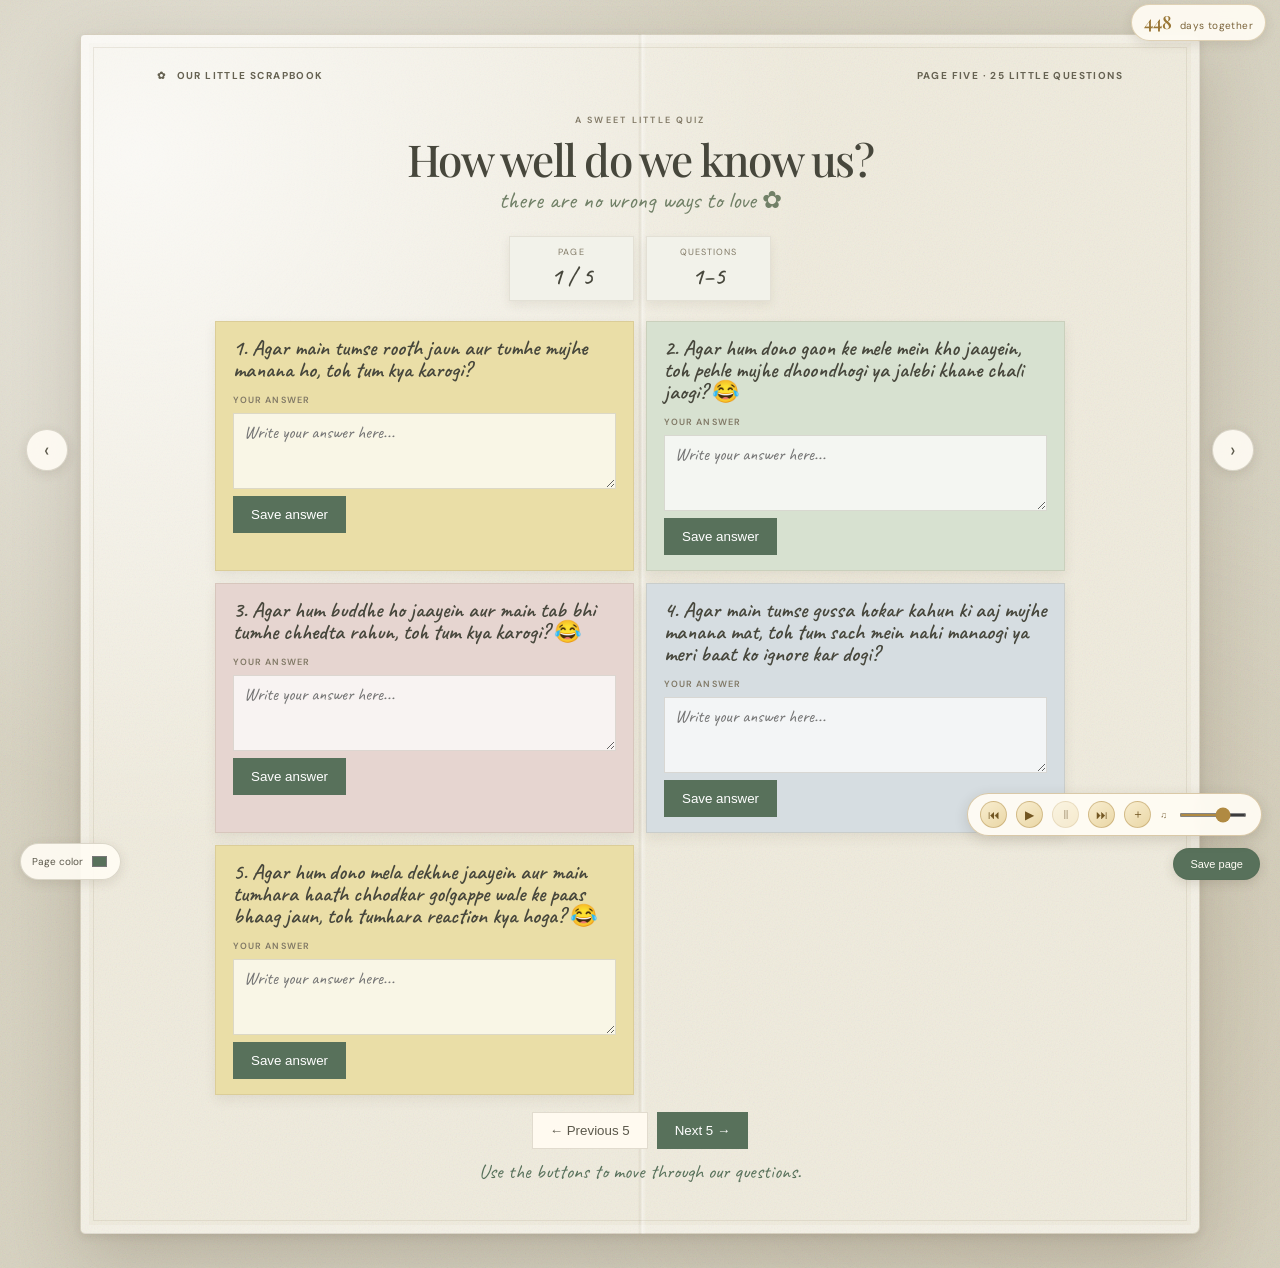
==== fifth.html @ e194f118 "Add files via upload" ====
<!doctype html>
<html lang="en">
  <head>
    <meta charset="UTF-8" />
    <meta name="viewport" content="width=device-width, initial-scale=1.0" />
    <meta name="theme-color" content="#e9dfcc" />
    <title>How well do we know us?</title>
    <link rel="preconnect" href="https://fonts.googleapis.com" />
    <link rel="preconnect" href="https://fonts.gstatic.com" crossorigin />
    <link href="https://fonts.googleapis.com/css2?family=Caveat:wght@400;500;600;700&family=DM+Sans:wght@400;500;600;700&family=Playfair+Display:wght@500;600&display=swap" rel="stylesheet" />
    <link rel="stylesheet" href="features.css" />
    <style>
      :root { color-scheme: light; font-family: "DM Sans",sans-serif; color: #36362f; --theme-color: #58715b; --desk: color-mix(in srgb,var(--theme-color) 12%,#e8dfce); --paper: color-mix(in srgb,var(--theme-color) 5%,#f7f1e4); --script: "Caveat",cursive; background: var(--desk); }
      * { box-sizing: border-box; }
      body { min-width: 320px; min-height: 100vh; margin: 0; }
      .desk { min-height: 100vh; display: grid; place-items: center; padding: 34px clamp(14px,4vw,56px); background: var(--desk); background-image: radial-gradient(ellipse at 18% 22%,rgba(255,255,255,.47),transparent 38%),radial-gradient(ellipse at 84% 78%,rgba(172,151,111,.14),transparent 38%),url("data:image/svg+xml,%3Csvg viewBox='0 0 180 180' xmlns='http://www.w3.org/2000/svg'%3E%3Cfilter id='n'%3E%3CfeTurbulence type='fractalNoise' baseFrequency='.82' numOctaves='3' stitchTiles='stitch'/%3E%3C/filter%3E%3Crect width='100%25' height='100%25' filter='url(%23n)' opacity='.15'/%3E%3C/svg%3E"); background-size: auto,auto,190px 190px; }
      .book { position: relative; width: min(1120px,100%); min-height: min(740px,calc(100vh - 68px)); padding: 34px clamp(24px,6vw,76px) 48px; border: 1px solid rgba(112,95,64,.19); border-radius: 5px 8px 7px 5px; background-color: var(--paper); background-image: linear-gradient(90deg,transparent 49.8%,rgba(126,111,81,.1) 50%,rgba(255,255,255,.38) 50.2%,transparent 50.55%),radial-gradient(ellipse at 5% 10%,rgba(255,255,255,.7),transparent 45%),url("data:image/svg+xml,%3Csvg viewBox='0 0 180 180' xmlns='http://www.w3.org/2000/svg'%3E%3Cfilter id='p'%3E%3CfeTurbulence type='fractalNoise' baseFrequency='.7' numOctaves='3' stitchTiles='stitch'/%3E%3C/filter%3E%3Crect width='100%25' height='100%25' filter='url(%23p)' opacity='.10'/%3E%3C/svg%3E"); background-size: 100% 100%,auto,170px 170px; box-shadow: 0 25px 70px rgba(63,49,28,.2),0 3px 8px rgba(66,52,33,.1),inset 0 0 0 8px rgba(255,255,255,.21); }
      .book::before { position: absolute; inset: 12px; border: 1px solid rgba(130,113,81,.13); content: ""; pointer-events: none; }
      .topline { position: relative; z-index: 1; display: flex; justify-content: space-between; color: #666252; font-size: 10px; font-weight: 700; letter-spacing: .14em; text-transform: uppercase; }
      .topline a { color: inherit; text-decoration: none; }
      .intro { position: relative; z-index: 1; margin: 32px auto 21px; text-align: center; }
      .eyebrow { color: #817966; font-size: 9px; font-weight: 600; letter-spacing: .25em; text-transform: uppercase; }
      h1 { margin: 9px 0 2px; color: #47473c; font: 500 clamp(29px,4vw,44px)/1.1 "Playfair Display",Georgia,serif; letter-spacing: -.04em; }
      .subtitle { color: #718067; font: 24px var(--script); }
      .scoreboard { position: relative; z-index: 1; display: flex; justify-content: center; gap: 12px; margin: 17px auto 20px; }
      .score { min-width: 125px; padding: 9px 14px; border: 1px solid rgba(116,94,58,.12); background: color-mix(in srgb,var(--theme-color) 8%,#fffdf6); text-align: center; box-shadow: 0 4px 10px rgba(62,49,30,.08); }
      .score span { display: block; color: #817966; font-size: 9px; letter-spacing: .12em; text-transform: uppercase; }
      .score strong { display: block; margin-top: 3px; color: #47473c; font: 600 24px var(--script); }
      .quiz { position: relative; z-index: 1; display: grid; grid-template-columns: repeat(2,minmax(0,1fr)); gap: 12px; max-width: 850px; margin: 0 auto; }
      .question { min-width: 0; padding: 15px 17px; border: 1px solid rgba(116,94,58,.13); background: color-mix(in srgb,var(--theme-color) 9%,#f8e9ae); box-shadow: 0 5px 12px rgba(62,49,30,.08); }
      .question:nth-child(4n + 2) { background: color-mix(in srgb,var(--theme-color) 9%,#e4ecdc); }
      .question:nth-child(4n + 3) { background: color-mix(in srgb,var(--theme-color) 9%,#f4dfdc); }
      .question:nth-child(4n + 4) { background: color-mix(in srgb,var(--theme-color) 9%,#e2e8ee); }
      .question h2 { margin: 0 0 9px; color: #47473c; font: 600 22px/1 var(--script); }
      .answer-box { display: grid; gap: 7px; margin-top: 13px; }
      .answer-box label { color: #817966; font-size: 9px; font-weight: 600; letter-spacing: .12em; text-transform: uppercase; }
      .answer-box textarea { width: 100%; min-height: 76px; resize: vertical; padding: 9px 10px; border: 1px solid rgba(105,94,70,.2); background: rgba(255,255,255,.72); color: #555145; font: 18px/1.1 var(--script); }
      .answer-box textarea:focus { outline: 2px solid color-mix(in srgb,var(--theme-color) 42%,transparent); }
      .answer-actions { display: flex; align-items: center; gap: 9px; }
      .answer-status { min-height: 18px; color: #58715b; font: 16px var(--script); }
      .answer { display: flex; align-items: flex-start; gap: 8px; margin: 6px 0; color: #555145; font: 18px/1.05 var(--script); cursor: pointer; }
      .answer input { flex: 0 0 auto; margin-top: 3px; accent-color: var(--theme-color); }
      .question.correct { outline: 2px solid rgba(74,128,81,.45); }
      .question.incorrect { outline: 2px solid rgba(173,88,77,.4); }
      .game-actions { position: relative; z-index: 1; display: flex; justify-content: center; gap: 9px; margin: 17px auto 0; }
      .button { padding: 10px 17px; border: 1px solid rgba(105,94,70,.2); background: #fffaf0; color: #5b584b; cursor: pointer; }
      .button.primary { border-color: var(--theme-color); background: var(--theme-color); color: white; }
      .message { min-height: 26px; margin-top: 10px; color: #58715b; font: 20px var(--script); text-align: center; }
      .page-nav { position: fixed; top: 50%; z-index: 5; display: grid; width: 42px; height: 42px; transform: translateY(-50%); place-items: center; border: 1px solid rgba(105,94,70,.23); border-radius: 50%; background: rgba(255,252,244,.9); color: #5b584b; box-shadow: 0 3px 12px rgba(64,51,30,.12); font-size: 20px; text-decoration: none; }
      .page-nav.previous { left: max(8px,calc((100% - 1120px)/2 - 54px)); }
      .page-nav.next { right: max(8px,calc((100% - 1120px)/2 - 54px)); }
      .theme-control { position: fixed; bottom: 20px; left: 20px; z-index: 10; display: flex; align-items: center; gap: 7px; padding: 8px 11px; border: 1px solid rgba(105,94,70,.23); border-radius: 20px; background: rgba(255,252,244,.92); color: #5b584b; box-shadow: 0 3px 12px rgba(64,51,30,.12); font-size: 10px; cursor: pointer; }
      .theme-control input { width: 19px; height: 19px; padding: 0; border: 0; border-radius: 50%; background: transparent; cursor: pointer; }
      .save-button { position: fixed; right: 20px; bottom: 20px; z-index: 10; padding: 9px 16px; border: 1px solid rgba(79,102,79,.3); border-radius: 20px; background: var(--theme-color); color: #fffdf6; box-shadow: 0 3px 12px rgba(64,51,30,.16); font-size: 11px; cursor: pointer; }
      .save-status { position: fixed; right: 112px; bottom: 29px; z-index: 10; color: #5b584b; font-size: 10px; }
      @media(max-width:680px) { .desk { min-height: 100svh; padding: 12px; } .book { min-height: calc(100svh - 24px); padding: 26px 20px 46px; } .quiz { grid-template-columns: 1fr; gap: 9px; } .question { padding: 12px 14px; } .answer { font-size: 17px; } .scoreboard { gap: 6px; } .score { min-width: 100px; padding: 8px; } .page-nav { width: 35px; height: 35px; } .page-nav.previous { left: 3px; } .page-nav.next { right: 3px; } }
    </style>
  </head>
  <body>
    <main class="desk">
      <label class="theme-control">Page color <input type="color" value="#58715b" aria-label="Change website color" /></label>
      <a class="page-nav previous" href="fourth.html" aria-label="Previous page">‹</a>
      <a class="page-nav next" href="sixth.html" aria-label="Next page">›</a>
      <article class="book">
        <header class="topline"><a href="index.html">✿ &nbsp; our little scrapbook</a><span>page five · 25 little questions</span></header>
        <section class="intro">
          <div class="eyebrow">A sweet little quiz</div>
          <h1>How well do we know us?</h1>
          <div class="subtitle">there are no wrong ways to love ✿</div>
        </section>
        <section class="scoreboard" aria-label="Question page">
          <div class="score"><span>Page</span><strong id="page-number">1 / 5</strong></div>
          <div class="score"><span>Questions</span><strong id="question-range">1–5</strong></div>
        </section>
        <form class="quiz" id="quiz"></form>
        <div class="game-actions"><button class="button" id="previous-page" type="button">← Previous 5</button><button class="button primary" id="next-page" type="button">Next 5 →</button></div>
        <div class="message" id="message" aria-live="polite">Use the buttons to move through our questions.</div>
      </article>
    </main>
    <span class="save-status" id="save-status" role="status"></span>
    <button class="save-button" id="save-page" type="button">Save page</button>
    <script>
      const themePicker = document.querySelector(".theme-control input");
      themePicker.value = localStorage.getItem("scrapbook-theme") || "#58715b";
      document.documentElement.style.setProperty("--theme-color", themePicker.value);
      themePicker.addEventListener("input", (event) => {
        localStorage.setItem("scrapbook-theme", event.target.value);
        document.documentElement.style.setProperty("--theme-color", event.target.value);
      });

      const ANSWERS_KEY = "scrapbook-game-quiz-answers";
      const PAGE_KEY = "scrapbook-game-quiz-page";
      let savedAnswers = {};
      try {
        savedAnswers = JSON.parse(localStorage.getItem(ANSWERS_KEY) || "{}");
        if (!savedAnswers || typeof savedAnswers !== "object" || Array.isArray(savedAnswers)) savedAnswers = {};
      } catch (error) {
        console.error("Could not read saved question answers.", error);
      }

      const questions = [
        "Agar main tumse rooth jaun aur tumhe mujhe manana ho, toh tum kya karogi?",
        "Agar hum dono gaon ke mele mein kho jaayein, toh pehle mujhe dhoondhogi ya jalebi khane chali jaogi? 😂",
        "Agar hum buddhe ho jaayein aur main tab bhi tumhe chhedta rahun, toh tum kya karogi? 😂",
        "Agar main tumse gussa hokar kahun ki aaj mujhe manana mat, toh tum sach mein nahi manaogi ya meri baat ko ignore kar dogi?",
        "Agar hum dono mela dekhne jaayein aur main tumhara haath chhodkar golgappe wale ke paas bhaag jaun, toh tumhara reaction kya hoga? 😂",
        "Agar main neend mein tumhara naam lene ke bajaye jalebi maangne lagun, toh tum kya karogi?",
        "Agar tumhe pata chale ki main chupke se tumhari banayi hui roti ke bajaye achar kha kar pet bhar leta hoon, toh kya saza dogi? 😂",
        "Agar main tumhare saamne romantic banne ki koshish karun aur beech mein mujhe chheenk aa jaaye, toh mera romance khatam ya jaari rahega?",
        "Agar hum dono mein jhagda ho aur galti meri ho, lekin main sorry bolne ke bajaye tumhare liye samosa le aaun, toh maaf karogi?",
        "Agar main tumhari saari choodiyan pehen kar tumhare saamne aa jaun, toh tum hasogi ya mujhe ghar se bahar nikaal dogi? 😂",
        "Agar main kahun ki aaj se ghar ke saare kaam main karunga, lekin agle din jhaadu lagate-lagate so jaun, toh kya karogi?",
        "Agar hum khet ke paas ghoomne jaayein aur koi bakri tumhare dupatte ko khaane lage, toh pehle dupatta bachaogi ya mujhe bulaogi? 😂",
        "Agar main kahun ki tumhare bina mera dil nahi lagta, aur tum kaho ki toh phir mere paas hi baitho, toh kya main apna saara kaam chhod dunga? 😂",
        "Agar main tumhare saath chhupam-chhupai khelun aur tum mujhe dhoondh hi na pao, toh tum mujhe dhoondhna jaari rakhogi ya ghar chali jaogi?",
        "Agar tum mujhe bazaar bhejo ek cheez laane aur main paanch cheezein lekar aa jaun, lekin wahi ek cheez bhool jaun, toh kya karogi?",
        "Agar main kahun ki aaj tum jo banaogi wahi khaunga, aur tum jaanbujhkar bahut teekhi sabzi bana do, toh kya main pyaar ke liye kha lunga? 😂",
        "Agar main tumse poochhun ki main zyada cute hoon ya bandar, toh sach bataogi ya hamara rishta bachane ke liye jhooth bol dogi?",
        "Agar hum dono baarish mein bheeg rahe hon aur main achanak tumhare saamne dance karne lagun, toh tum mere saath nachogi ya mujhe pagal samjhogi?",
        "Agar main tumhe ek din ke liye apna saara khana khila doon aur khud bhookha reh jaun, toh tum mujhe apna khana dogi ya saara khud kha jaogi? 😂",
        "Agar main tumhari saheliyon ke saamne tumhari tareef karte-karte tumhare bachpan ke saare raaz khol doon, toh tum mujhe baad mein kya saza dogi?",
        "Agar hum budhape mein baithkar jhagda karein ki pehle kisne propose kiya tha, toh faisla kaun karega? 😂",
        "Agar main tumhare saamne romantic banne ki koshish karun aur tumhe hansi aa jaaye, toh kya tum mujhe phir se romance karne ka mauka dogi?",
        "Agar main kahun ki aaj tum meri rani ho aur main tumhara naukar, toh sabse pehla kaam kya karwaogi?",
        "Agar main tumhe chocolate doon aur tum kaho ki mujhe chocolate nahi chahiye, toh kya main khud kha sakta hoon? 😂",
        "Agar budhape mein meri yaadasht chali jaaye aur main tumse dobara poochhun ki kya tum mujhse shaadi karogi, toh tum mujhe dobara haan bologi ya pehle meri harkaton ki list sunaogi? 😂❤️",
      ];
      const quiz = document.querySelector("#quiz");
      const pageCount = Math.ceil(questions.length / 5);
      const savedPage = Number(localStorage.getItem(PAGE_KEY));
      let currentPage = Number.isInteger(savedPage) && savedPage >= 0 && savedPage < pageCount ? savedPage : 0;

      function savePage() {
        const start = currentPage * 5;
        quiz.querySelectorAll("textarea").forEach((textarea, index) => {
          savedAnswers[start + index] = textarea.value;
        });
        try {
          localStorage.setItem(ANSWERS_KEY, JSON.stringify(savedAnswers));
          localStorage.setItem(PAGE_KEY, String(currentPage));
          quiz.querySelectorAll(".answer-status").forEach((status) => { status.textContent = "Saved"; });
          document.querySelector("#save-status").textContent = "Saved";
        } catch (error) {
          console.error("Could not save quiz answers.", error);
          document.querySelector("#save-status").textContent = "Save failed — check browser storage";
        }
      }

      function renderQuiz() {
        quiz.replaceChildren();
        const start = currentPage * 5;
        const pageQuestions = questions.slice(start, start + 5);
        pageQuestions.forEach((question, index) => {
          const card = document.createElement("section");
          card.className = "question";
          const heading = document.createElement("h2");
          heading.textContent = `${start + index + 1}. ${question}`;
          const questionIndex = start + index;
          const answerBox = document.createElement("div");
          answerBox.className = "answer-box";
          const label = document.createElement("label");
          label.htmlFor = `answer-${questionIndex}`;
          label.textContent = "Your answer";
          const textarea = document.createElement("textarea");
          textarea.id = `answer-${questionIndex}`;
          textarea.maxLength = 2000;
          textarea.placeholder = "Write your answer here...";
          textarea.value = typeof savedAnswers[questionIndex] === "string" ? savedAnswers[questionIndex] : "";
          const actions = document.createElement("div");
          actions.className = "answer-actions";
          const saveButton = document.createElement("button");
          saveButton.type = "button";
          saveButton.className = "button primary";
          saveButton.textContent = "Save answer";
          const status = document.createElement("span");
          status.className = "answer-status";
          status.setAttribute("role", "status");
          saveButton.addEventListener("click", () => {
            savedAnswers[questionIndex] = textarea.value;
            try {
              localStorage.setItem(ANSWERS_KEY, JSON.stringify(savedAnswers));
              status.textContent = "Answer saved";
            } catch (error) {
              console.error("Could not save this question answer.", error);
              status.textContent = "Could not save. Please try again.";
            }
          });
          actions.append(saveButton, status);
          answerBox.append(label, textarea, actions);
          card.append(heading, answerBox);
          quiz.append(card);
        });
        const end = start + pageQuestions.length;
        document.querySelector("#page-number").textContent = `${currentPage + 1} / ${pageCount}`;
        document.querySelector("#question-range").textContent = `${start + 1}–${end}`;
        document.querySelector("#previous-page").disabled = currentPage === 0;
        document.querySelector("#next-page").textContent = currentPage === pageCount - 1 ? "Start over ↺" : "Next 5 →";
      }

      renderQuiz();
      document.querySelector("#previous-page").addEventListener("click", () => {
        if (currentPage > 0) {
          currentPage -= 1;
          renderQuiz();
        }
      });
      document.querySelector("#next-page").addEventListener("click", () => {
        currentPage = currentPage === pageCount - 1 ? 0 : currentPage + 1;
        renderQuiz();
      });
      document.querySelector("#save-page").addEventListener("click", savePage);
    </script>
    <script src="features.js"></script>
  </body>
</html>
---- features.css ----
.love-day-counter {
  position: fixed;
  top: 4px;
  right: 14px;
  z-index: 105;
  display: flex;
  align-items: baseline;
  gap: 7px;
  padding: 8px 12px;
  border: 1px solid rgba(166, 132, 65, .34);
  border-radius: 22px;
  background: rgba(255, 252, 244, .92);
  color: #796238;
  box-shadow: 0 3px 12px rgba(64, 51, 30, .12);
  font-size: 10px;
  letter-spacing: .04em;
  pointer-events: none;
  backdrop-filter: blur(8px);
}

.love-day-counter strong {
  color: #9a7736;
  font: 600 18px/1 "Playfair Display", Georgia, serif;
}

.love-music-player {
  position: fixed;
  right: 18px;
  bottom: 64px;
  z-index: 110;
  display: flex;
  align-items: center;
  gap: 9px;
  min-height: 42px;
  padding: 7px 12px;
  border: 1px solid rgba(166, 132, 65, .42);
  border-radius: 24px;
  background: rgba(255, 252, 244, .94);
  color: #796238;
  box-shadow: 0 4px 14px rgba(64, 51, 30, .16);
  backdrop-filter: blur(9px);
}

.love-music-player button {
  display: grid;
  width: 27px;
  height: 27px;
  place-items: center;
  padding: 0;
  border: 1px solid rgba(166, 132, 65, .42);
  border-radius: 50%;
  background: linear-gradient(145deg, #f8edcf, #ead7a6);
  color: #725622;
  font-size: 12px;
  cursor: pointer;
}

.love-music-player button:hover { filter: brightness(1.05); }
.love-music-player button:disabled { cursor: default; opacity: .48; }
.love-music-player button:focus-visible,
.love-music-player input:focus-visible,
.love-letter-close:focus-visible { outline: 2px solid #a17b36; outline-offset: 3px; }

.love-day-counter[hidden],
.love-music-player[hidden] { display: none; }

.love-music-file-picker { display: none; }

.love-page-frame {
  position: fixed;
  inset: 0;
  z-index: 90;
  width: 100vw;
  height: 100vh;
  height: 100dvh;
  border: 0;
  background: #e8dfce;
}

.love-music-player label {
  color: #806b43;
  font-size: 9px;
  letter-spacing: .1em;
  text-transform: uppercase;
}

.love-music-player input[type="range"] {
  width: 68px;
  height: 4px;
  accent-color: #b08a42;
  cursor: pointer;
}

.love-music-status {
  position: absolute;
  right: 0;
  bottom: calc(100% + 7px);
  width: max-content;
  max-width: min(250px, calc(100vw - 32px));
  padding: 6px 9px;
  border: 1px solid rgba(166, 132, 65, .28);
  border-radius: 12px;
  background: rgba(255, 252, 244, .96);
  color: #6e5a36;
  font-size: 10px;
  box-shadow: 0 3px 10px rgba(64, 51, 30, .1);
}

.love-confetti {
  position: fixed;
  inset: 0;
  z-index: 79;
  width: 100%;
  height: 100%;
  pointer-events: none;
}

.love-letter-backdrop {
  position: fixed;
  inset: 0;
  z-index: 80;
  display: grid;
  place-items: center;
  padding: 20px;
  background: rgba(48, 42, 34, .32);
  backdrop-filter: blur(7px);
}

.love-letter-backdrop[hidden] { display: none; }

.love-letter {
  position: relative;
  width: min(470px, 100%);
  max-height: min(80vh, 650px);
  overflow: auto;
  padding: clamp(26px, 6vw, 42px);
  border: 1px solid rgba(255, 255, 255, .64);
  border-radius: 22px;
  background: linear-gradient(135deg, rgba(255, 252, 244, .82), rgba(247, 239, 220, .66));
  color: #51493b;
  box-shadow: 0 24px 80px rgba(38, 31, 22, .28), inset 0 1px rgba(255, 255, 255, .7);
  text-align: center;
  backdrop-filter: blur(18px);
  -webkit-backdrop-filter: blur(18px);
  animation: love-letter-arrive 420ms cubic-bezier(.2, .8, .2, 1) both;
}

.love-letter-close {
  position: absolute;
  top: 12px;
  right: 14px;
  display: grid;
  width: 32px;
  height: 32px;
  place-items: center;
  border: 1px solid rgba(121, 98, 56, .2);
  border-radius: 50%;
  background: rgba(255, 255, 255, .58);
  color: #796238;
  font-size: 19px;
  cursor: pointer;
}

.love-letter-icon { margin-bottom: 5px; color: #b08a42; font-size: 23px; }
.love-letter h2 { margin: 0 0 16px; color: #6f5930; font: 500 clamp(29px, 7vw, 38px)/1.1 "Playfair Display", Georgia, serif; }
.love-letter p { margin: 0 0 13px; font: 21px/1.35 "Caveat", cursive; }
.love-letter .love-letter-sign { margin-top: 21px; color: #92733b; font: 24px/1.2 "Caveat", cursive; }

@keyframes love-letter-arrive {
  from { opacity: 0; transform: translateY(12px) scale(.97); }
  to { opacity: 1; transform: translateY(0) scale(1); }
}

@media (max-width: 600px) {
  .love-day-counter { top: 4px; right: 8px; gap: 5px; padding: 7px 9px; font-size: 9px; }
  .love-day-counter strong { font-size: 16px; }
  .love-music-player { right: 10px; bottom: 62px; gap: 6px; padding: 6px 9px; }
  .love-music-player button { width: 25px; height: 25px; }
  .love-music-player input[type="range"] { width: 55px; }
}

@media (prefers-reduced-motion: reduce) {
  .love-letter { animation: none; }
}
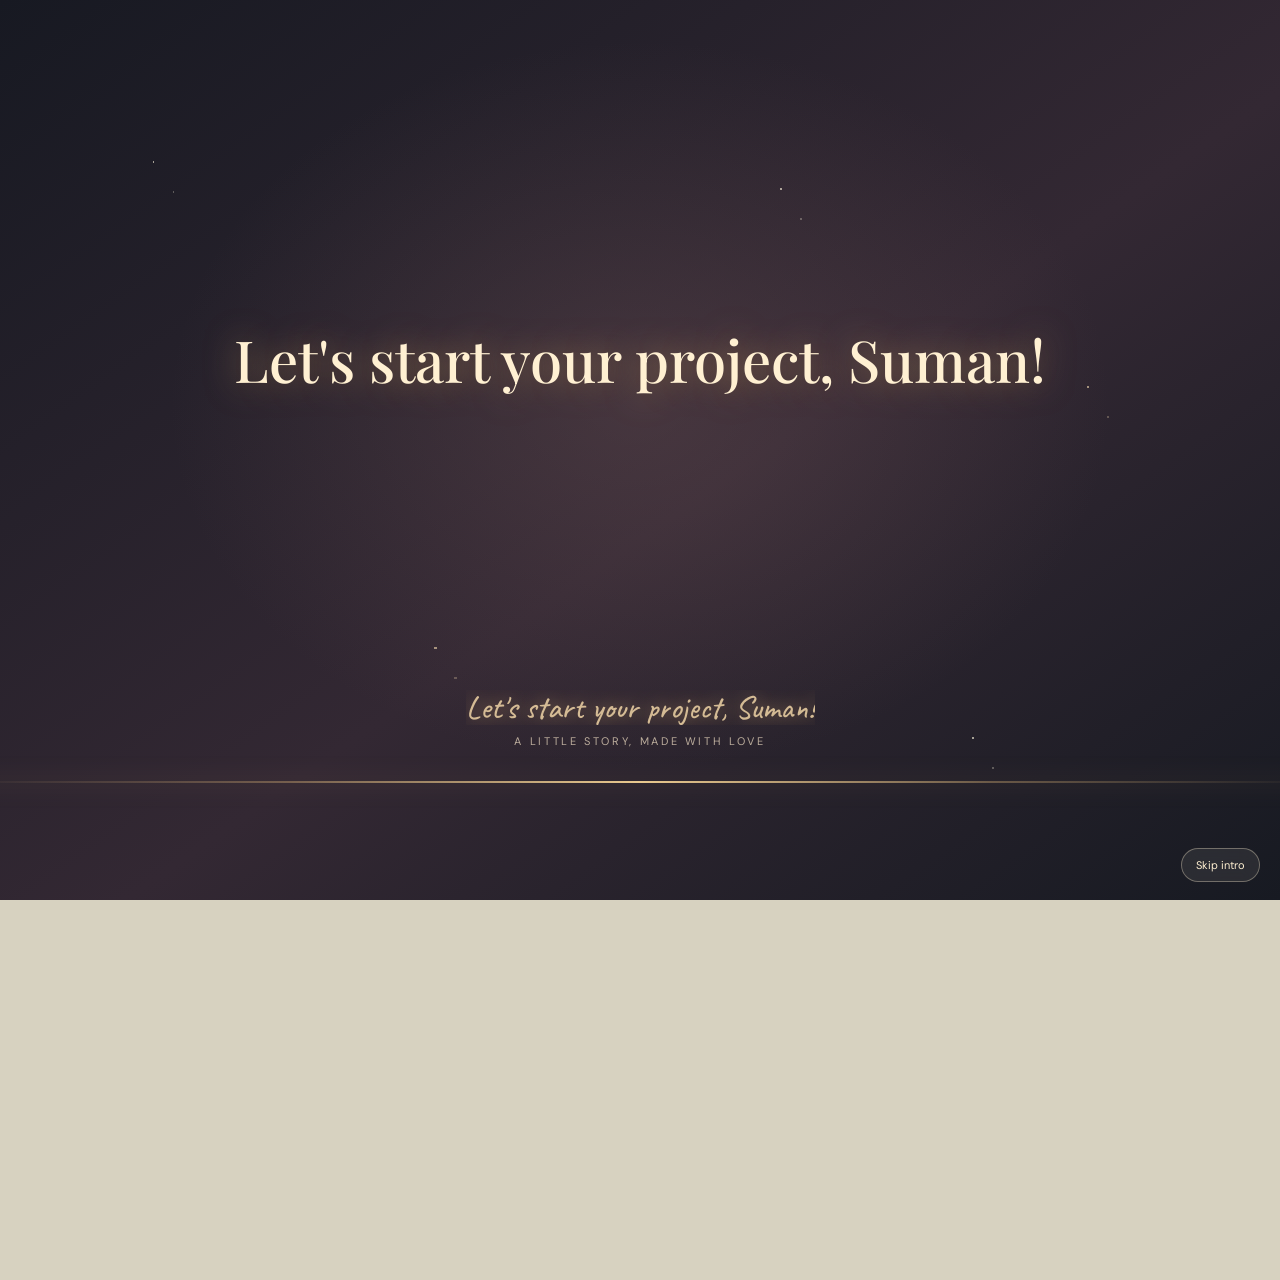
==== commit c5816650: "Fix HTML encoding issues in fifth.html" ====
--- a/fifth.html
+++ b/fifth.html
@@ -212,4 +212,4 @@
     </script>
     <script src="features.js"></script>
   </body>
-</html>+</html>
--- a/features.css
+++ b/features.css
@@ -33,6 +33,10 @@
   gap: 9px;
   min-height: 42px;
   padding: 7px 12px;
+  overflow: auto;
+  resize: both;
+  max-width: calc(100vw - 20px);
+  max-height: calc(100vh - 20px);
   border: 1px solid rgba(166, 132, 65, .42);
   border-radius: 24px;
   background: rgba(255, 252, 244, .94);
@@ -83,6 +87,18 @@
   letter-spacing: .1em;
   text-transform: uppercase;
 }
+
+.love-music-drag-handle {
+  color: #806b43;
+  cursor: grab;
+  font-size: 14px;
+  line-height: 1;
+  touch-action: none;
+  user-select: none;
+}
+
+.love-music-drag-handle:active { cursor: grabbing; }
+.love-music-drag-handle:focus-visible { outline: 2px solid #a17b36; outline-offset: 3px; }
 
 .love-music-player input[type="range"] {
   width: 68px;
@@ -182,3 +198,502 @@
 @media (prefers-reduced-motion: reduce) {
   .love-letter { animation: none; }
 }
+
+.love-customize-toggle {
+  position: fixed;
+  top: 48px;
+  right: 12px;
+  z-index: 125;
+  min-height: 38px;
+  padding: 8px 13px;
+  border: 1px solid rgba(105, 94, 70, .28);
+  border-radius: 22px;
+  background: rgba(255, 252, 244, .96);
+  color: #5b584b;
+  box-shadow: 0 3px 12px rgba(64, 51, 30, .14);
+  font: 600 11px/1 "DM Sans", sans-serif;
+  cursor: pointer;
+  backdrop-filter: blur(8px);
+}
+
+.love-customize-toggle:hover { background: #fffaf0; }
+.love-customize-toggle[hidden] { display: none; }
+.love-customize-toggle:focus-visible,
+.love-customize-panel button:focus-visible,
+.love-customize-panel input:focus-visible,
+.love-customize-panel select:focus-visible {
+  outline: 2px solid #a17b36;
+  outline-offset: 3px;
+}
+
+.love-customize-panel {
+  position: fixed;
+  top: 94px;
+  right: 12px;
+  z-index: 126;
+  width: min(350px, calc(100vw - 24px));
+  max-height: min(76vh, 680px);
+  max-height: min(76dvh, 680px);
+  overflow: auto;
+  padding: 16px;
+  border: 1px solid rgba(105, 94, 70, .24);
+  border-radius: 16px;
+  background: rgba(255, 252, 244, .98);
+  color: #5b584b;
+  box-shadow: 0 12px 35px rgba(54, 43, 26, .2);
+  font: 13px/1.4 "DM Sans", sans-serif;
+  backdrop-filter: blur(12px);
+}
+
+.love-customize-panel[hidden] { display: none; }
+.love-customize-heading { display: flex; align-items: center; justify-content: space-between; gap: 12px; margin-bottom: 4px; }
+.love-customize-heading h2 { margin: 0; color: #47473c; font: 600 24px/1 "Caveat", cursive; }
+.love-customize-close {
+  display: grid;
+  width: 30px;
+  height: 30px;
+  place-items: center;
+  border: 1px solid rgba(105, 94, 70, .2);
+  border-radius: 50%;
+  background: #fffaf0;
+  color: #5b584b;
+  font-size: 19px;
+  cursor: pointer;
+}
+.love-customize-help { margin: 0 0 12px; color: #817966; font-size: 11px; }
+.love-customize-group { display: grid; gap: 9px; padding: 10px 0; border-top: 1px solid rgba(105, 94, 70, .13); }
+.love-customize-group h3 { margin: 0; color: #718067; font-size: 10px; letter-spacing: .12em; text-transform: uppercase; }
+.love-customize-field { display: grid; grid-template-columns: minmax(0, 1fr) auto; align-items: center; gap: 10px; min-height: 32px; }
+.love-customize-field > span { min-width: 0; }
+.love-customize-field input[type="color"] { width: 38px; height: 30px; padding: 2px; border: 1px solid rgba(105, 94, 70, .2); border-radius: 8px; background: #fff; cursor: pointer; }
+.love-customize-field select { width: 138px; max-width: 48vw; padding: 6px 8px; border: 1px solid rgba(105, 94, 70, .2); border-radius: 7px; background: #fff; color: #5b584b; font: inherit; }
+.love-customize-range { display: grid; grid-template-columns: minmax(0, 1fr) auto; align-items: center; gap: 4px 10px; }
+.love-customize-range label { min-width: 0; }
+.love-customize-range output { color: #718067; font-size: 11px; }
+.love-customize-range input { grid-column: 1 / -1; width: 100%; margin: 1px 0; accent-color: #718067; }
+.love-customize-actions { display: flex; justify-content: flex-end; gap: 8px; padding-top: 10px; border-top: 1px solid rgba(105, 94, 70, .13); }
+.love-customize-actions button { min-height: 34px; padding: 7px 11px; border: 1px solid rgba(105, 94, 70, .2); border-radius: 18px; background: #fffaf0; color: #5b584b; font: inherit; cursor: pointer; }
+.love-customize-actions button[type="button"]:last-child { border-color: #58715b; background: #58715b; color: #fffdf6; }
+.love-customize-status { min-height: 16px; margin: 8px 0 0; color: #718067; font-size: 11px; }
+
+body.love-customizing .desk { background-color: var(--custom-desk-color) !important; }
+body.love-customizing .scrapbook,
+body.love-customizing .book { background-color: var(--custom-paper-color) !important; }
+body.love-customizing .canvas-area,
+body.love-customizing #canvas { background-color: var(--custom-canvas-color) !important; }
+body.love-customizing .note,
+body.love-customizing .letter,
+body.love-customizing .adventure,
+body.love-customizing .wish-card { background: var(--custom-note-color) !important; }
+body.love-customizing .photo { background: var(--custom-media-color) !important; }
+body.love-customizing .photo img,
+body.love-customizing .photo video { background-color: var(--custom-media-color) !important; }
+body.love-customizing .photo {
+  border-radius: var(--custom-media-radius, 0);
+}
+body.love-customizing.love-media-sized .photo {
+  width: calc(var(--media-width, 186px) * var(--custom-media-scale, 1)) !important;
+  max-width: calc(100vw - 36px);
+}
+body.love-customizing .photo img,
+body.love-customizing .photo video { border-radius: var(--custom-media-radius, 0); }
+body.love-customizing.love-sticker-sized .sticker {
+  width: calc(var(--sticker-size, 75px) * var(--custom-sticker-scale, 1)) !important;
+  height: calc(var(--sticker-size, 75px) * var(--custom-sticker-scale, 1)) !important;
+}
+body.love-customizing.love-sticker-sized .custom-sticker {
+  width: calc(var(--sticker-size, 76px) * var(--custom-sticker-scale, 1)) !important;
+  height: calc(var(--sticker-size, 76px) * var(--custom-sticker-scale, 1)) !important;
+}
+body.love-customizing .sticker,
+body.love-customizing .custom-sticker {
+  border-radius: var(--custom-sticker-radius, 0);
+}
+body.love-customizing.love-sticker-shaped .sticker {
+  border: 1px solid rgba(105, 94, 70, .16);
+  padding: 6px;
+  background: rgba(255, 252, 244, .9);
+  box-shadow: 0 2px 6px rgba(50, 42, 30, .14);
+}
+body.love-customizing .note,
+body.love-customizing .letter,
+body.love-customizing .adventure,
+body.love-customizing .wish-card { border-radius: var(--custom-note-radius, 0); }
+
+@media (max-width: 600px) {
+  .love-customize-toggle { top: 42px; right: 8px; min-height: 36px; padding: 7px 11px; font-size: 10px; }
+  .love-customize-panel { top: 84px; right: 8px; width: min(350px, calc(100vw - 16px)); max-height: min(78vh, 680px); max-height: min(78dvh, 680px); padding: 14px; }
+  .love-customize-field select { width: 132px; }
+}
+
+@media (max-width: 680px) {
+  body.love-customizing { --custom-sticker-base-size: 58px; }
+}
+
+.love-page-frame {
+  opacity: 1;
+  transition: opacity 240ms ease;
+}
+
+.love-page-frame.is-transitioning { opacity: 0; }
+
+.love-cinematic-intro {
+  position: fixed;
+  inset: 0;
+  z-index: 10000;
+  display: grid;
+  align-content: center;
+  justify-items: center;
+  overflow: hidden;
+  background:
+    radial-gradient(ellipse at 50% 45%, rgba(119, 89, 92, .32), transparent 52%),
+    linear-gradient(145deg, #171922, #332833 55%, #171a22);
+  color: #fff3da;
+  transition: opacity 700ms ease, visibility 700ms ease;
+}
+
+.love-cinematic-intro::before,
+.love-cinematic-intro::after {
+  position: absolute;
+  inset: 0;
+  background-image:
+    radial-gradient(1px 1px at 12% 18%, #fff8df 98%, transparent),
+    radial-gradient(1.5px 1.5px at 34% 72%, #f2d8af 98%, transparent),
+    radial-gradient(1px 1px at 61% 21%, #fff8df 98%, transparent),
+    radial-gradient(1.5px 1.5px at 85% 43%, #f2d8af 98%, transparent),
+    radial-gradient(1px 1px at 76% 82%, #fff8df 98%, transparent);
+  background-size: 100% 100%;
+  content: "";
+  opacity: .6;
+  pointer-events: none;
+}
+
+.love-cinematic-intro::after { transform: translate(20px, 30px); opacity: .28; }
+.love-cinematic-intro[hidden] { display: none; }
+.love-cinematic-intro.love-intro-finished { opacity: 0; visibility: hidden; }
+
+.love-intro-message {
+  position: relative;
+  z-index: 2;
+  max-width: min(820px, 90vw);
+  margin: 0 20px 20vh;
+  color: #fff0d2;
+  font: 500 clamp(29px, 6vw, 58px)/1.16 "Playfair Display", Georgia, serif;
+  text-align: center;
+  text-shadow: 0 0 32px rgba(245, 196, 128, .52), 0 4px 30px rgba(0, 0, 0, .35);
+  animation: love-intro-message-arrive 1s .35s both;
+}
+
+.love-intro-road {
+  position: absolute;
+  right: -5vw;
+  bottom: 13vh;
+  left: -5vw;
+  height: 2px;
+  background: linear-gradient(90deg, transparent, rgba(240, 196, 127, .35), #e9c98f, rgba(240, 196, 127, .35), transparent);
+  box-shadow: 0 0 24px rgba(244, 194, 123, .35);
+}
+
+.love-intro-trail {
+  position: absolute;
+  bottom: calc(13vh + 58px);
+  z-index: 2;
+  max-width: 90vw;
+  overflow: hidden;
+  color: #f4d8a8;
+  font: 500 clamp(20px, 4vw, 32px)/1.1 "Caveat", cursive;
+  text-align: center;
+  text-shadow: 0 0 18px rgba(245, 196, 128, .7);
+  white-space: nowrap;
+  clip-path: inset(0 100% 0 0);
+  animation: love-intro-trail-write 3.2s .55s both;
+}
+
+.love-intro-car {
+  position: absolute;
+  bottom: calc(13vh - 26px);
+  left: -260px;
+  z-index: 3;
+  width: clamp(185px, 27vw, 255px);
+  filter: drop-shadow(0 6px 18px rgba(250, 203, 130, .34));
+  animation: love-intro-drive 3.9s .2s cubic-bezier(.25, .6, .35, 1) both;
+}
+
+.love-intro-caption {
+  position: absolute;
+  bottom: calc(13vh + 36px);
+  z-index: 2;
+  color: rgba(255, 237, 208, .68);
+  font: 11px/1 "DM Sans", sans-serif;
+  letter-spacing: .24em;
+  text-align: center;
+  text-transform: uppercase;
+}
+
+.love-intro-skip {
+  position: absolute;
+  right: max(20px, env(safe-area-inset-right));
+  bottom: max(18px, env(safe-area-inset-bottom));
+  z-index: 4;
+  padding: 9px 14px;
+  border: 1px solid rgba(255, 239, 211, .34);
+  border-radius: 22px;
+  background: rgba(255, 248, 231, .08);
+  color: #fff0d2;
+  font: 11px "DM Sans", sans-serif;
+  cursor: pointer;
+  backdrop-filter: blur(8px);
+}
+
+.love-intro-skip:focus-visible { outline: 2px solid #f4d49c; outline-offset: 3px; }
+
+body.love-intro-pending > :not(.love-cinematic-intro),
+body.love-intro-revealing > :not(.love-cinematic-intro) {
+  opacity: 0;
+  transform: translateY(12px);
+  transition: opacity 650ms ease, transform 650ms ease;
+}
+
+body.love-intro-revealing > :not(.love-cinematic-intro) { opacity: 1; transform: none; }
+
+@keyframes love-intro-drive {
+  0% { transform: translateX(0); }
+  100% { transform: translateX(calc(100vw + 520px)); }
+}
+
+@keyframes love-intro-message-arrive {
+  from { opacity: 0; transform: translateY(15px); filter: blur(5px); }
+  to { opacity: 1; transform: translateY(0); filter: blur(0); }
+}
+
+@keyframes love-intro-trail-write {
+  0% { opacity: 0; clip-path: inset(0 100% 0 0); }
+  14% { opacity: .94; }
+  100% { opacity: .84; clip-path: inset(0 0 0 0); }
+}
+
+.love-music-close { display: none !important; }
+.love-music-toggle { display: none; }
+
+@media (max-width: 680px) {
+  .love-music-toggle {
+    position: fixed;
+    right: 12px;
+    bottom: 72px;
+    z-index: 128;
+    display: grid;
+    width: 44px;
+    height: 44px;
+    place-items: center;
+    border: 1px solid rgba(166, 132, 65, .42);
+    border-radius: 50%;
+    background: rgba(255, 252, 244, .96);
+    color: #796238;
+    box-shadow: 0 4px 14px rgba(64, 51, 30, .18);
+    font-size: 21px;
+    cursor: pointer;
+    touch-action: none;
+  }
+
+  .love-music-toggle[hidden] { display: none; }
+  .love-music-player { right: 12px; bottom: 122px; left: auto; width: min(330px, calc(100vw - 24px)); flex-wrap: wrap; justify-content: center; overflow: visible; }
+  .love-music-player[hidden] { display: none; }
+  .love-music-player .love-music-close { position: absolute; top: -11px; right: -5px; z-index: 2; display: grid !important; width: 25px; height: 25px; place-items: center; background: #fffaf0; }
+  .love-music-player .love-music-drag-handle { padding: 4px; }
+  .love-music-status { right: 0; bottom: calc(100% + 8px); }
+  .love-customize-toggle {
+    top: 42px;
+    right: 8px;
+    display: grid;
+    width: 42px;
+    min-height: 42px;
+    place-items: center;
+    padding: 0;
+    overflow: hidden;
+    font-size: 0;
+    touch-action: none;
+  }
+  .love-customize-toggle::before { content: "\2699"; font-size: 19px; }
+  .love-customize-toggle[hidden] { display: none; }
+  .love-customize-panel { top: 92px; }
+
+  .save-button,
+  .theme-control,
+  .tool-button,
+  .page-nav,
+  .page-tools .add-note {
+    touch-action: none;
+  }
+
+  body .save-button {
+    display: grid;
+    width: 42px;
+    height: 42px;
+    place-items: center;
+    padding: 0;
+    overflow: hidden;
+    font-size: 0;
+  }
+
+  body .save-button::before { content: "\2713"; font-size: 18px; }
+  .desk .theme-control { display: inline-flex; min-width: 42px; min-height: 42px; justify-content: center; gap: 5px; overflow: hidden; padding: 6px; font-size: 0; }
+  .desk .theme-control::before { content: "\1F3A8"; font-size: 17px; }
+  .desk .toolbar .tools .tool-button { display: grid; width: 38px; height: 38px; flex: 0 0 38px; place-items: center; padding: 0; border-radius: 50%; font-size: 0; }
+  .desk .toolbar .tools .tool-button .tool-icon { font-size: 17px; }
+  .desk .page-tools .add-note { display: grid; width: 38px; height: 38px; flex: 0 0 38px; place-items: center; overflow: hidden; padding: 0; border-radius: 50%; font-size: 0; }
+  .desk .page-tools .add-note::before { content: "\270E"; color: var(--theme-color, #58715b); font-size: 18px; }
+  .selection-tools button[hidden] { display: none; }
+}
+
+@media (max-width: 430px) {
+  .love-music-player { gap: 5px; padding: 8px; }
+  .love-music-player input[type="range"] { width: 52px; }
+}
+
+@media (prefers-reduced-motion: reduce) {
+  .love-cinematic-intro *,
+  .love-cinematic-intro::before,
+  .love-cinematic-intro::after {
+    animation-duration: 1ms !important;
+    animation-delay: 0ms !important;
+  }
+  .love-cinematic-intro,
+  body.love-intro-pending > :not(.love-cinematic-intro),
+  body.love-intro-revealing > :not(.love-cinematic-intro) { transition-duration: 1ms; }
+}
+
+.love-export-toggle {
+  position: fixed;
+  bottom: 20px;
+  left: 156px;
+  z-index: 126;
+  min-height: 42px;
+  padding: 8px 13px;
+  border: 1px solid rgba(105, 94, 70, .28);
+  border-radius: 22px;
+  background: rgba(255, 252, 244, .96);
+  color: #5b584b;
+  box-shadow: 0 3px 12px rgba(64, 51, 30, .14);
+  font: 600 11px/1 "DM Sans", sans-serif;
+  cursor: pointer;
+  backdrop-filter: blur(8px);
+  touch-action: none;
+}
+
+.love-export-toggle[hidden] { display: none; }
+.love-export-toggle:focus-visible,
+.love-export-panel button:focus-visible { outline: 2px solid #a17b36; outline-offset: 3px; }
+
+.love-export-panel {
+  position: fixed;
+  bottom: 72px;
+  left: 12px;
+  z-index: 130;
+  width: min(320px, calc(100vw - 24px));
+  padding: 15px;
+  border: 1px solid rgba(105, 94, 70, .24);
+  border-radius: 16px;
+  background: rgba(255, 252, 244, .98);
+  color: #5b584b;
+  box-shadow: 0 12px 35px rgba(54, 43, 26, .2);
+  font: 13px/1.4 "DM Sans", sans-serif;
+  backdrop-filter: blur(12px);
+}
+
+.love-export-panel[hidden] { display: none; }
+.love-export-heading { display: flex; align-items: center; justify-content: space-between; gap: 12px; }
+.love-export-heading h2 { margin: 0; color: #47473c; font: 600 23px/1 "Caveat", cursive; }
+.love-export-close {
+  display: grid;
+  width: 30px;
+  height: 30px;
+  place-items: center;
+  border: 1px solid rgba(105, 94, 70, .2);
+  border-radius: 50%;
+  background: #fffaf0;
+  color: #5b584b;
+  font-size: 19px;
+  cursor: pointer;
+}
+.love-export-help { margin: 8px 0 12px; color: #817966; font-size: 11px; }
+.love-export-actions { display: grid; grid-template-columns: 1fr; gap: 7px; }
+.love-export-actions button { min-height: 38px; padding: 8px 11px; border: 1px solid rgba(105, 94, 70, .2); border-radius: 9px; background: #fffaf0; color: #5b584b; font: inherit; text-align: left; cursor: pointer; }
+.love-export-actions button:hover { background: #f5eedf; }
+.love-export-status { min-height: 16px; margin: 9px 0 0; color: #718067; font-size: 11px; }
+
+@media (max-width: 680px) {
+  .love-export-toggle {
+    bottom: 12px;
+    left: 110px;
+    display: grid;
+    width: 44px;
+    height: 44px;
+    place-items: center;
+    padding: 0;
+    overflow: hidden;
+    font-size: 0;
+  }
+  .love-export-toggle::before { content: "\2B07"; font-size: 20px; }
+  .love-export-panel { bottom: 66px; left: 12px; }
+}
+
+@media print {
+  @page { margin: 10mm; }
+
+  html, body, #root {
+    width: 100% !important;
+    min-width: 0 !important;
+    min-height: 0 !important;
+    height: auto !important;
+    overflow: visible !important;
+  }
+
+  body, .desk, .book, .scrapbook {
+    -webkit-print-color-adjust: exact !important;
+    print-color-adjust: exact !important;
+  }
+
+  body .love-cinematic-intro,
+  body .love-day-counter,
+  body .love-music-player,
+  body .love-music-toggle,
+  body .love-customize-toggle,
+  body .love-customize-panel,
+  body .love-export-toggle,
+  body .love-export-panel,
+  body .page-nav,
+  body .theme-control,
+  body .save-button,
+  body .save-status,
+  body .selection-tools,
+  body .love-letter-backdrop,
+  body .love-confetti,
+  body .modal-backdrop,
+  body .note-dialog-backdrop,
+  body .note-editor-backdrop,
+  body .file-input,
+  body .toolbar .tools,
+  body .game-actions {
+    display: none !important;
+  }
+
+  body .desk {
+    display: block !important;
+    width: 100% !important;
+    min-height: 0 !important;
+    height: auto !important;
+    padding: 0 !important;
+  }
+
+  body .book,
+  body .scrapbook {
+    width: 100% !important;
+    min-height: 0 !important;
+    height: auto !important;
+    max-height: none !important;
+    overflow: visible !important;
+    box-shadow: none !important;
+    break-inside: avoid;
+  }
+}
+
